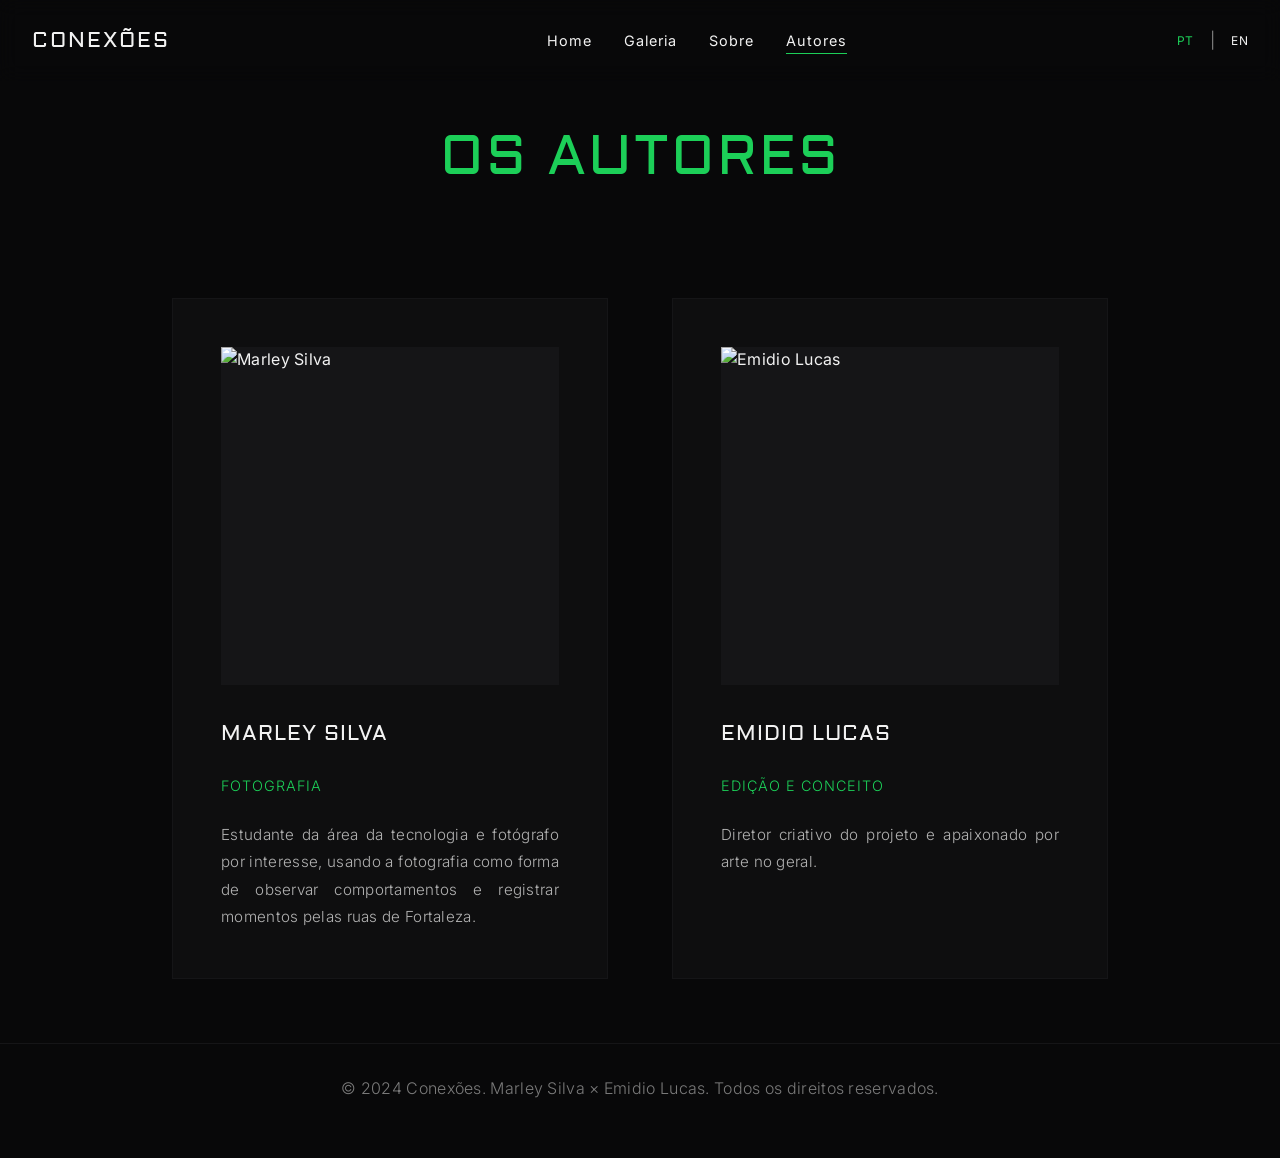
==== autores.html @ a543296f "Adicionar" ====
<!DOCTYPE html>
<html lang="pt-br" dir="ltr">
<head>
  <meta charset="UTF-8">
  <meta name="viewport" content="width=device-width, initial-scale=1.0">
  <meta name="description" content="Autores de Conexões — Conheça Marley Silva e Emidio Lucas.">
  <meta name="theme-color" content="#080809">
  <title>Autores — Conexões</title>
  
  <link rel="preconnect" href="https://fonts.googleapis.com">
  <link rel="preconnect" href="https://fonts.gstatic.com" crossorigin>
  <link href="https://fonts.googleapis.com/css2?family=Aldrich&family=Inter:wght@300;400;500;600&display=swap" rel="stylesheet">
  
  <link rel="stylesheet" href="css/style.css">
  <link rel="stylesheet" href="css/authors.css">
</head>
<body>
  <!-- Navbar -->
  <nav class="navbar" role="navigation" aria-label="Navegação principal">
    <div class="navbar-container">
      <a href="index.html" class="navbar-logo" aria-label="Conexões - Página inicial">CONEXÕES</a>
      
      <ul class="navbar-menu">
        <li><a href="index.html" class="nav-link">Home</a></li>
        <li><a href="galeria.html" class="nav-link">Galeria</a></li>
        <li><a href="sobre.html" class="nav-link">Sobre</a></li>
        <li><a href="autores.html" class="nav-link active">Autores</a></li>
      </ul>
      
      <div class="navbar-language" role="group" aria-label="Seletor de idioma">
        <button class="lang-btn active" data-lang="pt" aria-label="Português">PT</button>
        <span class="lang-separator">|</span>
        <button class="lang-btn" data-lang="en" aria-label="English">EN</button>
      </div>
      
      <button class="navbar-toggle" aria-label="Menu mobile" aria-expanded="false" aria-controls="navbar-menu">
        <span></span>
        <span></span>
        <span></span>
      </button>
    </div>
  </nav>

  <!-- Main Content -->
  <main class="authors-main" role="main">
    <h1 class="authors-title" data-pt="Os Autores" data-en="The Authors">Os Autores</h1>
    
    <div class="authors-grid">
      <!-- Author 01 -->
      <article class="author-card">
        <div class="author-image-wrapper">
          <img src="images/authors/Maye.JPG" alt="Marley Silva" class="author-image" loading="lazy">
        </div>
        <div class="author-info">
          <h2 class="author-name">Marley Silva</h2>
          <p class="author-role" data-pt="Fotografia" data-en="Photography">Fotografia</p>
          <p class="author-bio" data-pt="Estudante da área da tecnologia e fotógrafo por interesse, usando a fotografia como forma de observar comportamentos e registrar momentos pelas ruas de Fortaleza." data-en="Student in the technology field and photographer by interest, using photography as a way to observe behaviors and document moments on the streets of Fortaleza.">Estudante da área da tecnologia e fotógrafo por interesse, usando a fotografia como forma de observar comportamentos e registrar momentos pelas ruas de Fortaleza.</p>
        </div>
      </article>

      <!-- Author 02 -->
      <article class="author-card">
        <div class="author-image-wrapper">
          <img src="images/authors/Emidio.webp" alt="Emidio Lucas" class="author-image" loading="lazy">
        </div>
        <div class="author-info">
          <h2 class="author-name">Emidio Lucas</h2>
          <p class="author-role" data-pt="Edição e Conceito" data-en="Editing and Concept">Edição e Conceito</p>
          <p class="author-bio" data-pt="Diretor criativo do projeto e apaixonado por arte no geral." data-en="Creative director of the project and passionate about art in general.">Diretor criativo do projeto e apaixonado por arte no geral.</p>
        </div>
      </article>
    </div>
  </main>

  <!-- Footer -->
  <footer class="footer" role="contentinfo">
    <p data-pt="© 2024 Conexões. Marley Silva × Emidio Lucas. Todos os direitos reservados." data-en="© 2024 Conexões. Marley Silva × Emidio Lucas. All rights reserved.">© 2024 Conexões. Marley Silva × Emidio Lucas. Todos os direitos reservados.</p>
  </footer>

  <script src="js/language.js"></script>
  <script src="js/main.js"></script>
</body>
</html>
      </div>

     </div>
  </main>
  <script src="script.js"></script>
</body>
</html>
---- css/style.css ----
/* ============================================
   CONEXÕES — PHOTOGRAPHIC EXHIBITION
   CSS MAIN STYLESHEET
   ============================================ */

/* ============================================
   VARIÁVEIS E RESET
   ============================================ */

:root {
  /* Cores */
  --color-black-primary: #080809;
  --color-black-secondary: #101012;
  --color-dark-gray: #151517;
  --color-medium-gray: #7A7A7A;
  --color-light-gray: #B2B2B2;
  --color-white-soft: #F2F2F2;
  --color-green-matrix: #1ccf58;
  --color-green-complementary: #3A9D5F;
  
  /* Tipografia */
  --font-primary: 'Aldrich', sans-serif;
  --font-secondary: 'Inter', sans-serif;
  
  /* Espaçamentos */
  --spacing-xs: 0.5rem;
  --spacing-sm: 1rem;
  --spacing-md: 1.5rem;
  --spacing-lg: 2rem;
  --spacing-xl: 3rem;
  --spacing-xxl: 4rem;
  
  /* Transições */
  --transition-default: 0.25s ease;
  
  /* Z-Index */
  --z-navbar: 100;
  --z-lightbox: 200;
}

* {
  margin: 0;
  padding: 0;
  box-sizing: border-box;
}

html {
  scroll-behavior: smooth;
}

body {
  font-family: var(--font-secondary);
  background-color: var(--color-black-primary);
  color: var(--color-white-soft);
  line-height: 1.6;
  letter-spacing: 0.3px;
}

/* ============================================
   TIPOGRAFIA
   ============================================ */

h1, h2, h3, h4, h5, h6 {
  font-family: var(--font-primary);
  font-weight: 400;
  letter-spacing: 1px;
  text-transform: uppercase;
}

h1 { font-size: 3.5rem; }
h2 { font-size: 2.5rem; }
h3 { font-size: 1.8rem; }
h4 { font-size: 1.3rem; }
h5 { font-size: 1rem; }
h6 { font-size: 0.9rem; }

p {
  font-size: 1rem;
  margin-bottom: var(--spacing-md);
  font-weight: 300;
}

a {
  color: var(--color-white-soft);
  text-decoration: none;
  transition: color var(--transition-default);
}

a:hover {
  color: var(--color-green-matrix);
}

button {
  cursor: pointer;
  font-family: inherit;
}

/* ============================================
   NAVBAR
   ============================================ */

.navbar {
  position: fixed;
  top: 0;
  left: 0;
  right: 0;
  background-color: transparent;
  backdrop-filter: blur(10px);
  -webkit-backdrop-filter: blur(10px);
  transition: background-color var(--transition-default);
  z-index: var(--z-navbar);
}

.navbar.scrolled {
  background-color: rgba(8, 8, 9, 0.85);
}

.navbar-container {
  display: flex;
  align-items: center;
  justify-content: space-between;
  padding: var(--spacing-md) var(--spacing-lg);
  max-width: 100%;
  margin: 0 auto;
}

.navbar-logo {
  font-family: var(--font-primary);
  font-size: 1.3rem;
  font-weight: 400;
  letter-spacing: 2px;
  color: var(--color-white-soft);
}

.navbar-menu {
  display: flex;
  align-items: center;
  list-style: none;
  gap: var(--spacing-lg);
  flex: 1;
  justify-content: center;
  margin-left: var(--spacing-xl);
}

.nav-link {
  font-size: 0.9rem;
  letter-spacing: 1px;
  position: relative;
}

.nav-link::after {
  content: '';
  position: absolute;
  bottom: -5px;
  left: 0;
  width: 0;
  height: 1px;
  background-color: var(--color-green-matrix);
  transition: width var(--transition-default);
}

.nav-link:hover::after,
.nav-link.active::after {
  width: 100%;
}

.navbar-language {
  display: flex;
  align-items: center;
  gap: var(--spacing-xs);
}

.lang-btn {
  background: none;
  border: none;
  color: var(--color-white-soft);
  font-size: 0.75rem;
  letter-spacing: 0.5px;
  transition: color var(--transition-default);
}

.lang-btn:hover {
  color: var(--color-green-matrix);
}

.lang-btn.active {
  color: var(--color-green-matrix);
}

.lang-separator {
  color: var(--color-medium-gray);
  margin: 0 var(--spacing-xs);
}

.navbar-toggle {
  display: none;
  flex-direction: column;
  background: none;
  border: none;
  gap: 5px;
  margin-left: auto;
}

.navbar-toggle span {
  width: 25px;
  height: 2px;
  background-color: var(--color-white-soft);
  border-radius: 2px;
  transition: transform var(--transition-default);
}

.navbar-toggle[aria-expanded="true"] span:nth-child(1) {
  transform: rotate(45deg) translateY(12px);
}

.navbar-toggle[aria-expanded="true"] span:nth-child(2) {
  opacity: 0;
}

.navbar-toggle[aria-expanded="true"] span:nth-child(3) {
  transform: rotate(-45deg) translateY(-12px);
}

/* ============================================
   HERO SECTION
   ============================================ */

.hero {
  position: relative;
  display: flex;
  align-items: center;
  justify-content: center;
  min-height: 100vh;
  width: 100%;
  background: linear-gradient(135deg, rgba(8, 8, 9, 0.4), rgba(16, 16, 18, 0.5)),
    url('../images/backgrounds/hero.jpg') center / cover no-repeat;
  text-align: center;
  padding-top: 80px;
  overflow: hidden;
}

.hero-overlay {
  position: absolute;
  inset: 0;
  background-color: rgba(8, 8, 9, 0.6);
  z-index: 1;
}

.hero-content {
  position: relative;
  z-index: 2;
  max-width: 800px;
  animation: fadeInUp 0.8s ease-out;
}

@keyframes fadeInUp {
  from {
    opacity: 0;
    transform: translateY(30px);
  }
  to {
    opacity: 1;
    transform: translateY(0);
  }
}

.hero-subtitle {
  font-size: 0.85rem;
  letter-spacing: 2px;
  color: var(--color-light-gray);
  margin-bottom: var(--spacing-md);
  font-family: var(--font-primary);
  text-transform: uppercase;
}

.hero-authors {
  font-family: var(--font-primary);
  font-size: 1.2rem;
  letter-spacing: 3px;
  color: var(--color-green-matrix);
  margin-bottom: var(--spacing-md);
}

.hero-title {
  font-family: var(--font-primary);
  font-size: 4.5rem;
  font-weight: 400;
  letter-spacing: 4px;
  color: var(--color-white-soft);
  margin-bottom: var(--spacing-lg);
  text-shadow: 0 0 30px rgba(80, 200, 120, 0.1);
}

.hero-description {
  font-size: 1.1rem;
  font-weight: 300;
  color: var(--color-white-soft);
  margin-bottom: var(--spacing-xl);
  line-height: 1.8;
}

.cta-button {
  display: inline-block;
  padding: var(--spacing-md) var(--spacing-xl);
  background-color: var(--color-green-matrix);
  color: var(--color-black-primary);
  font-family: var(--font-primary);
  font-weight: 600;
  font-size: 0.9rem;
  letter-spacing: 2px;
  text-transform: uppercase;
  border: none;
  transition: all var(--transition-default);
  position: relative;
  overflow: hidden;
}

.cta-button::before {
  content: '';
  position: absolute;
  top: 0;
  left: -100%;
  width: 100%;
  height: 100%;
  background-color: var(--color-green-complementary);
  transition: left var(--transition-default);
  z-index: -1;
}

.cta-button:hover {
  color: var(--color-white-soft);
  box-shadow: 0 0 20px rgba(80, 200, 120, 0.4);
}

.cta-button:hover::before {
  left: 0;
}

/* ============================================
   HOME INTRO SECTION
   ============================================ */

.home-intro {
  padding: var(--spacing-xxl) var(--spacing-lg);
  background-color: var(--color-black-secondary);
  margin-top: 0;
}

.intro-container {
  max-width: 1200px;
  margin: 0 auto;
}

.section-title {
  text-align: center;
  margin-bottom: var(--spacing-xl);
  color: var(--color-green-matrix);
}

.chapters-preview {
  display: grid;
  grid-template-columns: repeat(2, 1fr);
  gap: var(--spacing-xl);
}

.chapter-card {
  padding: var(--spacing-lg);
  border: 1px solid var(--color-dark-gray);
  background-color: rgba(21, 21, 23, 0.5);
  transition: all var(--transition-default);
}

.chapter-card:hover {
  border-color: var(--color-green-matrix);
  background-color: rgba(80, 200, 120, 0.05);
  transform: translateY(-5px);
}

.chapter-card h4 {
  color: var(--color-green-matrix);
  margin-bottom: var(--spacing-md);
  font-size: 1.1rem;
}

.chapter-card p {
  font-size: 0.95rem;
  color: var(--color-light-gray);
  line-height: 1.8;
}

/* ============================================
   FOOTER
   ============================================ */

.footer {
  background-color: var(--color-black-primary);
  border-top: 1px solid var(--color-dark-gray);
  padding: var(--spacing-lg);
  text-align: center;
  color: var(--color-medium-gray);
  font-size: 0.85rem;
}

/* ============================================
   RESPONSIVIDADE
   ============================================ */

/* Tablet */
@media (max-width: 1199px) {
  h1 { font-size: 2.8rem; }
  h2 { font-size: 2rem; }
  h3 { font-size: 1.5rem; }
  
  .navbar-container {
    padding: var(--spacing-md);
  }
  
  .navbar-menu {
    gap: var(--spacing-md);
    margin-left: var(--spacing-lg);
  }
  
  .hero-title {
    font-size: 3.5rem;
  }
  
  .hero-description {
    font-size: 1rem;
  }
  
  .chapters-preview {
    grid-template-columns: 1fr;
  }
}

/* Mobile */
@media (max-width: 767px) {
  h1 { font-size: 2rem; }
  h2 { font-size: 1.5rem; }
  h3 { font-size: 1.2rem; }
  h4 { font-size: 1rem; }
  
  p {
    font-size: 0.95rem;
  }
  
  /* Navbar Mobile */
  .navbar-container {
    padding: var(--spacing-sm);
    flex-wrap: wrap;
  }
  
  .navbar-menu {
    position: fixed;
    top: 60px;
    left: 0;
    right: 0;
    flex-direction: column;
    gap: 0;
    background-color: var(--color-black-primary);
    max-height: 0;
    overflow: hidden;
    transition: max-height 0.3s ease;
    z-index: 98;
  }
  
  .navbar-menu[aria-hidden="false"] {
    max-height: 300px;
    border-bottom: 1px solid var(--color-dark-gray);
  }
  
  .navbar-menu li {
    width: 100%;
    padding: var(--spacing-md);
    text-align: center;
    border-bottom: 1px solid var(--color-dark-gray);
    pointer-events: all;
  }
  
  .navbar-menu li a {
    display: block;
    pointer-events: all;
  }
  
  .navbar-toggle {
    display: flex;
  }
  
  .navbar-language {
    position: static;
    order: 2;
    margin-left: auto;
  }
  
  /* Hero Mobile */
  .hero {
    padding: 60px var(--spacing-sm) var(--spacing-lg);
  }
  
  .hero-title {
    font-size: 2rem;
    letter-spacing: 2px;
  }
  
  .hero-authors {
    font-size: 0.9rem;
  }
  
  .hero-description {
    font-size: 0.9rem;
    margin-bottom: var(--spacing-lg);
  }
  
  .cta-button {
    padding: var(--spacing-sm) var(--spacing-lg);
    font-size: 0.8rem;
  }
  
  /* Home Intro Mobile */
  .home-intro {
    padding: var(--spacing-lg) var(--spacing-sm);
  }
  
  .intro-container {
    max-width: 100%;
  }
  
  .chapters-preview {
    gap: var(--spacing-lg);
  }
  
  .chapter-card {
    padding: var(--spacing-md);
  }
}

/* Extra Small Devices */
@media (max-width: 480px) {
  h1 { font-size: 1.5rem; }
  h2 { font-size: 1.2rem; }
  
  .navbar-logo {
    font-size: 1rem;
    letter-spacing: 1px;
  }
  
  .hero-title {
    font-size: 1.5rem;
  }
  
  .hero-description {
    font-size: 0.85rem;
  }
  
  .cta-button {
    padding: var(--spacing-sm) var(--spacing-md);
  }
}

/* ============================================
   FOCUS VISÍVEL (ACESSIBILIDADE)
   ============================================ */

button:focus-visible,
a:focus-visible {
  outline: 2px solid var(--color-green-matrix);
  outline-offset: 2px;
}

/* ============================================
   PREFERS REDUCED MOTION
   ============================================ */

@media (prefers-reduced-motion: reduce) {
  * {
    animation-duration: 0.01ms !important;
    animation-iteration-count: 1 !important;
    transition-duration: 0.01ms !important;
  }
}
---- css/authors.css ----
/* ============================================
   AUTHORS PAGE STYLESHEET
   ============================================ */

.authors-main {
  padding-top: 80px;
  padding-bottom: var(--spacing-xxl);
  background-color: var(--color-black-primary);
  min-height: 100vh;
}

.authors-title {
  text-align: center;
  margin-bottom: var(--spacing-xxl);
  color: var(--color-green-matrix);
  letter-spacing: 2px;
  padding: var(--spacing-lg);
}

.authors-grid {
  display: grid;
  grid-template-columns: repeat(2, 1fr);
  gap: var(--spacing-xxl);
  max-width: 1000px;
  margin: 0 auto;
  padding: 0 var(--spacing-lg);
}

/* ============================================
   AUTHOR CARD
   ============================================ */

.author-card {
  display: flex;
  flex-direction: column;
  gap: var(--spacing-lg);
  padding: var(--spacing-xl);
  border: 1px solid var(--color-dark-gray);
  background-color: rgba(21, 21, 23, 0.5);
  transition: all var(--transition-default);
}

.author-card:hover {
  border-color: var(--color-green-matrix);
  background-color: rgba(80, 200, 120, 0.05);
  transform: translateY(-5px);
}

.author-image-wrapper {
  position: relative;
  overflow: hidden;
  aspect-ratio: 1;
  background-color: var(--color-dark-gray);
}

.author-image {
  width: 100%;
  height: 100%;
  object-fit: cover;
  transition: transform var(--transition-default);
}

.author-card:hover .author-image {
  transform: scale(1.05);
}

.author-info {
  display: flex;
  flex-direction: column;
  gap: var(--spacing-md);
}

.author-name {
  color: var(--color-white-soft);
  font-size: 1.3rem;
  letter-spacing: 1px;
}

.author-role {
  color: var(--color-green-matrix);
  font-size: 0.9rem;
  letter-spacing: 1px;
  text-transform: uppercase;
  margin: 0;
}

.author-bio {
  color: var(--color-light-gray);
  font-size: 0.95rem;
  line-height: 1.8;
  text-align: justify;
  margin: 0;
  font-weight: 300;
}

/* ============================================
   RESPONSIVIDADE
   ============================================ */

@media (max-width: 1199px) {
  .authors-grid {
    gap: var(--spacing-xl);
    max-width: 100%;
    padding: 0 var(--spacing-md);
  }
  
  .author-card {
    padding: var(--spacing-lg);
  }
  
  .author-name {
    font-size: 1.2rem;
  }
}

@media (max-width: 767px) {
  .authors-main {
    padding-top: 80px;
    padding-bottom: var(--spacing-lg);
  }
  
  .authors-title {
    font-size: 1.8rem;
    margin-bottom: var(--spacing-lg);
    padding: var(--spacing-md);
  }
  
  .authors-grid {
    grid-template-columns: 1fr;
    gap: var(--spacing-lg);
    padding: 0 var(--spacing-sm);
  }
  
  .author-card {
    padding: var(--spacing-md);
    flex-direction: row;
    gap: var(--spacing-lg);
  }
  
  .author-image-wrapper {
    min-width: 200px;
    max-width: 200px;
    aspect-ratio: 1;
  }
  
  .author-info {
    flex: 1;
    justify-content: center;
  }
  
  .author-name {
    font-size: 1.1rem;
  }
  
  .author-role {
    font-size: 0.8rem;
  }
  
  .author-bio {
    font-size: 0.9rem;
    text-align: left;
  }
}

@media (max-width: 480px) {
  .authors-title {
    font-size: 1.5rem;
  }
  
  .authors-grid {
    padding: 0 var(--spacing-xs);
  }
  
  .author-card {
    flex-direction: column;
    padding: var(--spacing-sm);
    gap: var(--spacing-md);
  }
  
  .author-image-wrapper {
    min-width: 100%;
    max-width: 100%;
  }
  
  .author-name {
    font-size: 1rem;
  }
  
  .author-bio {
    font-size: 0.85rem;
  }
}
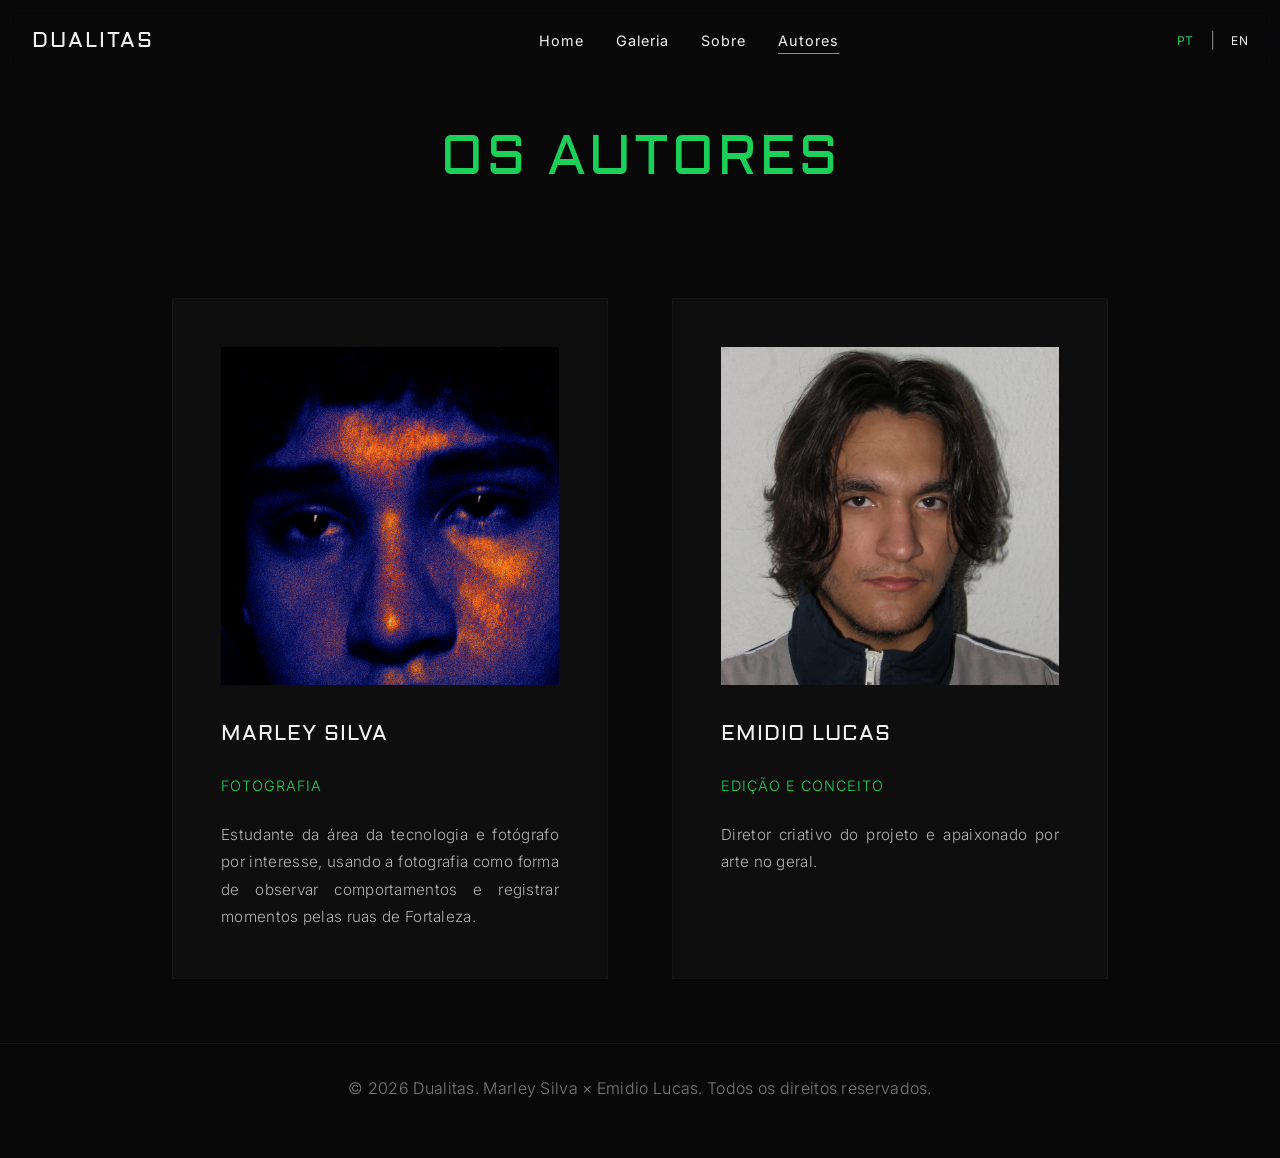
==== commit be5482eb: "Adicionar arquivos" ====
--- a/autores.html
+++ b/autores.html
@@ -3,9 +3,9 @@
 <head>
   <meta charset="UTF-8">
   <meta name="viewport" content="width=device-width, initial-scale=1.0">
-  <meta name="description" content="Autores de Conexões — Conheça Marley Silva e Emidio Lucas.">
+  <meta name="description" content="Autores de Dualitas — Conheça Marley Silva e Emidio Lucas.">
   <meta name="theme-color" content="#080809">
-  <title>Autores — Conexões</title>
+  <title>Autores — Dualitas</title>
   
   <link rel="preconnect" href="https://fonts.googleapis.com">
   <link rel="preconnect" href="https://fonts.gstatic.com" crossorigin>
@@ -18,7 +18,7 @@
   <!-- Navbar -->
   <nav class="navbar" role="navigation" aria-label="Navegação principal">
     <div class="navbar-container">
-      <a href="index.html" class="navbar-logo" aria-label="Conexões - Página inicial">CONEXÕES</a>
+      <a href="index.html" class="navbar-logo" aria-label="Dualitas - Página inicial">DUALITAS</a>
       
       <ul class="navbar-menu">
         <li><a href="index.html" class="nav-link">Home</a></li>
@@ -74,7 +74,7 @@
 
   <!-- Footer -->
   <footer class="footer" role="contentinfo">
-    <p data-pt="© 2024 Conexões. Marley Silva × Emidio Lucas. Todos os direitos reservados." data-en="© 2024 Conexões. Marley Silva × Emidio Lucas. All rights reserved.">© 2024 Conexões. Marley Silva × Emidio Lucas. Todos os direitos reservados.</p>
+    <p data-pt="© 2026 Dualitas. Marley Silva × Emidio Lucas. Todos os direitos reservados." data-en="© 2026 Dualitas. Marley Silva × Emidio Lucas. All rights reserved.">© 2026 Dualitas. Marley Silva × Emidio Lucas. Todos os direitos reservados.</p>
   </footer>
 
   <script src="js/language.js"></script>
@@ -85,6 +85,5 @@
 
      </div>
   </main>
-  <script src="script.js"></script>
 </body>
 </html>
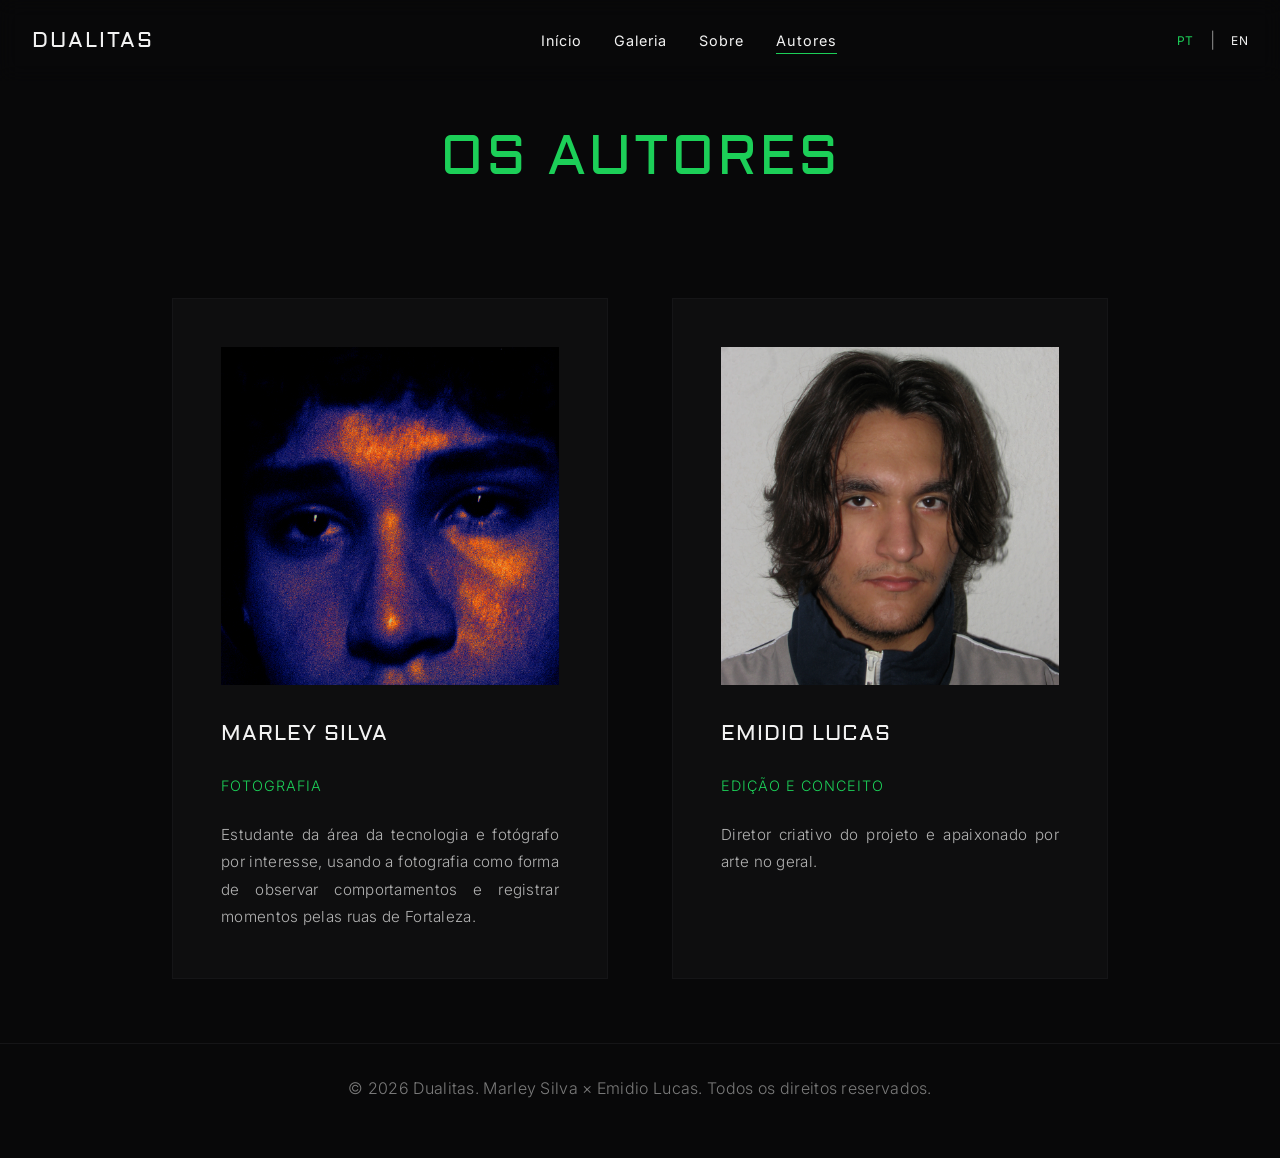
==== commit 21859183: "More Translation" ====
--- a/autores.html
+++ b/autores.html
@@ -3,6 +3,7 @@
 <head>
   <meta charset="UTF-8">
   <meta name="viewport" content="width=device-width, initial-scale=1.0">
+  <link rel="icon" href="images/icon.png" type="image/x-icon">
   <meta name="description" content="Autores de Dualitas — Conheça Marley Silva e Emidio Lucas.">
   <meta name="theme-color" content="#080809">
   <title>Autores — Dualitas</title>
@@ -21,10 +22,10 @@
       <a href="index.html" class="navbar-logo" aria-label="Dualitas - Página inicial">DUALITAS</a>
       
       <ul class="navbar-menu">
-        <li><a href="index.html" class="nav-link">Home</a></li>
-        <li><a href="galeria.html" class="nav-link">Galeria</a></li>
-        <li><a href="sobre.html" class="nav-link">Sobre</a></li>
-        <li><a href="autores.html" class="nav-link active">Autores</a></li>
+        <li><a href="index.html" class="nav-link active" data-pt="Início" data-en="Home">Início</a></li>
+        <li><a href="galeria.html" class="nav-link" data-pt="Galeria" data-en="Gallery">Galeria</a></li>
+        <li><a href="sobre.html" class="nav-link" data-pt="Sobre" data-en="About">Sobre</a></li>
+        <li><a href="autores.html" class="nav-link" data-pt="Autores" data-en="Authors">Autores</a></li>
       </ul>
       
       <div class="navbar-language" role="group" aria-label="Seletor de idioma">
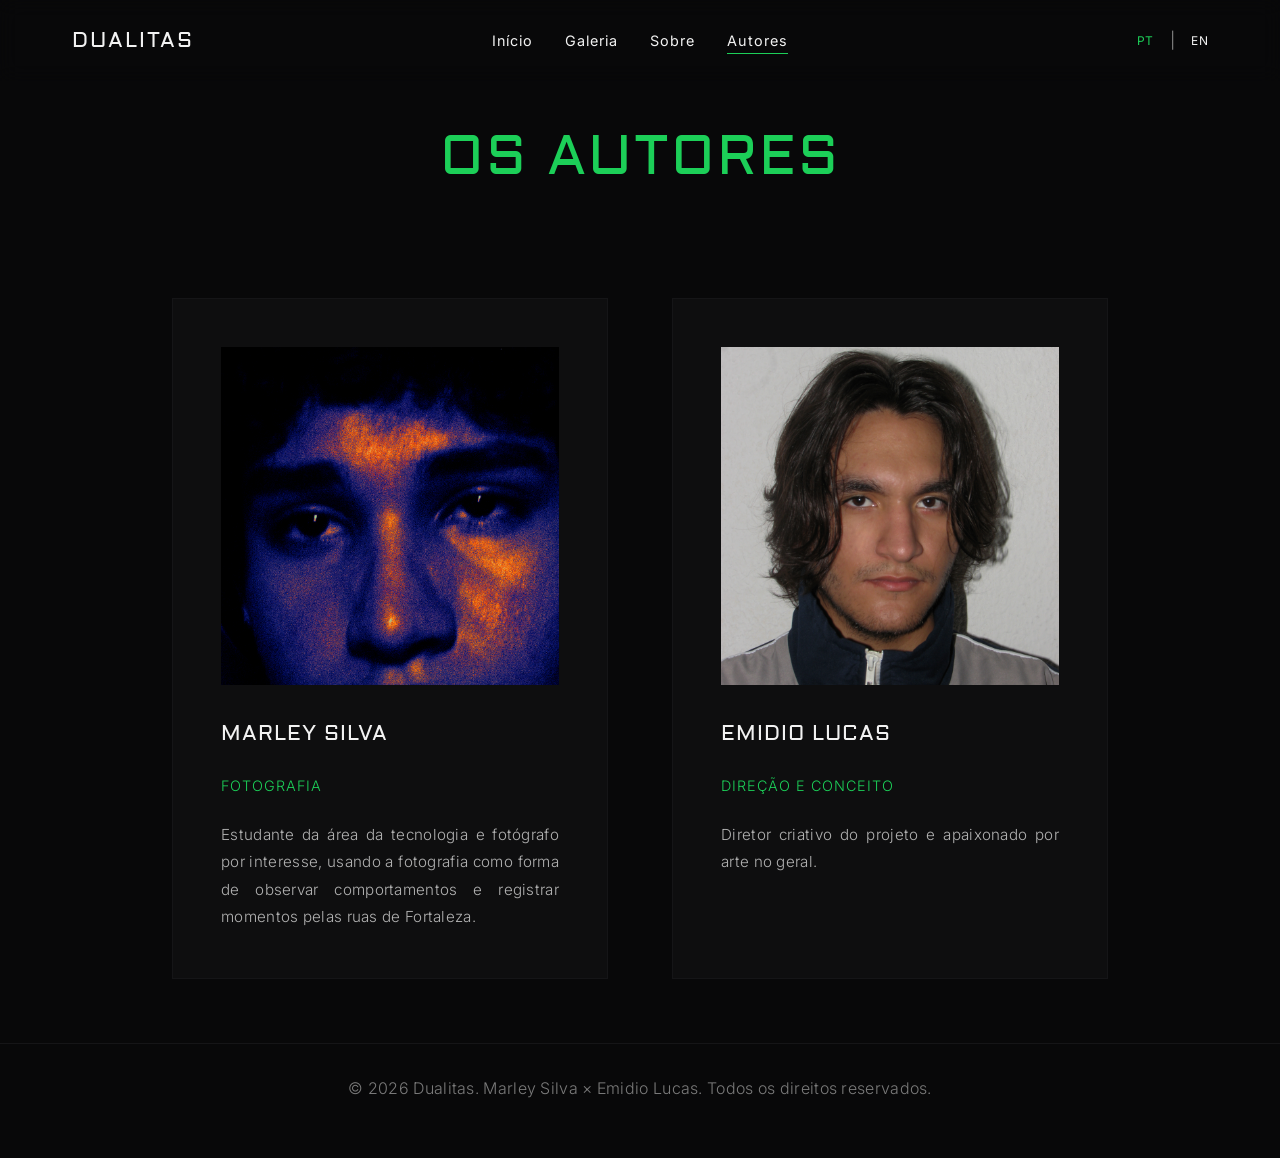
==== commit 03041d5f: "refinamento" ====
--- a/autores.html
+++ b/autores.html
@@ -6,7 +6,7 @@
   <link rel="icon" href="images/icon.png" type="image/x-icon">
   <meta name="description" content="Autores de Dualitas — Conheça Marley Silva e Emidio Lucas.">
   <meta name="theme-color" content="#080809">
-  <title>Autores — Dualitas</title>
+  <title>Authors</title>
   
   <link rel="preconnect" href="https://fonts.googleapis.com">
   <link rel="preconnect" href="https://fonts.gstatic.com" crossorigin>
@@ -21,7 +21,7 @@
     <div class="navbar-container">
       <a href="index.html" class="navbar-logo" aria-label="Dualitas - Página inicial">DUALITAS</a>
       
-      <ul class="navbar-menu">
+      <ul id="navbar-menu" class="navbar-menu">
         <li><a href="index.html" class="nav-link active" data-pt="Início" data-en="Home">Início</a></li>
         <li><a href="galeria.html" class="nav-link" data-pt="Galeria" data-en="Gallery">Galeria</a></li>
         <li><a href="sobre.html" class="nav-link" data-pt="Sobre" data-en="About">Sobre</a></li>
@@ -66,7 +66,7 @@
         </div>
         <div class="author-info">
           <h2 class="author-name">Emidio Lucas</h2>
-          <p class="author-role" data-pt="Edição e Conceito" data-en="Editing and Concept">Edição e Conceito</p>
+          <p class="author-role" data-pt="Direção e Conceito" data-en="Direction and Concept">Direção e Conceito</p>
           <p class="author-bio" data-pt="Diretor criativo do projeto e apaixonado por arte no geral." data-en="Creative director of the project and passionate about art in general.">Diretor criativo do projeto e apaixonado por arte no geral.</p>
         </div>
       </article>
--- a/css/style.css
+++ b/css/style.css
@@ -116,15 +116,16 @@
 }
 
 .navbar-container {
-  display: flex;
+  display: grid;
+  grid-template-columns: minmax(0, 1fr) auto minmax(0, 1fr);
   align-items: center;
-  justify-content: space-between;
+  width: min(100%, 1200px);
   padding: var(--spacing-md) var(--spacing-lg);
-  max-width: 100%;
   margin: 0 auto;
 }
 
 .navbar-logo {
+  justify-self: start;
   font-family: var(--font-primary);
   font-size: 1.3rem;
   font-weight: 400;
@@ -135,11 +136,11 @@
 .navbar-menu {
   display: flex;
   align-items: center;
+  justify-content: center;
   list-style: none;
   gap: var(--spacing-lg);
-  flex: 1;
-  justify-content: center;
-  margin-left: var(--spacing-xl);
+  justify-self: center;
+  margin: 0;
 }
 
 .nav-link {
@@ -167,6 +168,7 @@
 .navbar-language {
   display: flex;
   align-items: center;
+  justify-self: end;
   gap: var(--spacing-xs);
 }
 
@@ -232,8 +234,7 @@
   justify-content: center;
   min-height: 100vh;
   width: 100%;
-  background: linear-gradient(135deg, rgba(8, 8, 9, 0.4), rgba(16, 16, 18, 0.5)),
-    url('../images/backgrounds/hero.jpg') center / cover no-repeat;
+  background: linear-gradient(135deg, rgba(8, 8, 9, 0.4), rgba(16, 16, 18, 0.5));
   text-align: center;
   padding-top: 80px;
   overflow: hidden;
@@ -287,7 +288,7 @@
   font-weight: 400;
   letter-spacing: 4px;
   color: var(--color-white-soft);
-  margin-bottom: var(--spacing-lg);
+  margin-bottom: 0.5rem;
   text-shadow: 0 0 30px rgba(80, 200, 120, 0.1);
 }
 
@@ -295,6 +296,7 @@
   font-size: 1.1rem;
   font-weight: 300;
   color: var(--color-white-soft);
+  margin-top: 0;
   margin-bottom: var(--spacing-xl);
   line-height: 1.8;
 }
@@ -422,10 +424,12 @@
   
   .hero-title {
     font-size: 3.5rem;
+    margin-bottom: 0.5rem;
   }
   
   .hero-description {
     font-size: 1rem;
+    margin-top: 0;
   }
   
   .chapters-preview {
@@ -455,6 +459,8 @@
     top: 60px;
     left: 0;
     right: 0;
+    width:50%;
+    min-width: 50%;
     flex-direction: column;
     gap: 0;
     background-color: var(--color-black-primary);
@@ -466,12 +472,12 @@
   
   .navbar-menu[aria-hidden="false"] {
     max-height: 300px;
-    border-bottom: 1px solid var(--color-dark-gray);
+    border-bottom: 2px solid var(--color-green-matrix);
   }
   
   .navbar-menu li {
     width: 100%;
-    padding: var(--spacing-md);
+    padding: 0;
     text-align: center;
     border-bottom: 1px solid var(--color-dark-gray);
     pointer-events: all;
@@ -480,6 +486,17 @@
   .navbar-menu li a {
     display: block;
     pointer-events: all;
+    padding:var(--spacing-md);
+    font-size: 1rem;
+    letter-spacing: 1px;
+    transition: all var(--transition-default);
+  }
+  
+  .navbar-menu li a.active {
+    color: var(--color-green-matrix);
+    background-color: rgba(28, 207, 88, 0.1);
+    border-left: 3px solid var(--color-green-matrix);
+    padding-left: calc(var(--spacing-md) - 3px);
   }
   
   .navbar-toggle {
@@ -498,7 +515,7 @@
   }
   
   .hero-title {
-    font-size: 2rem;
+    font-size: 3rem;
     letter-spacing: 2px;
   }
   
@@ -545,7 +562,7 @@
   }
   
   .hero-title {
-    font-size: 1.5rem;
+    font-size: 2.5rem;
   }
   
   .hero-description {
